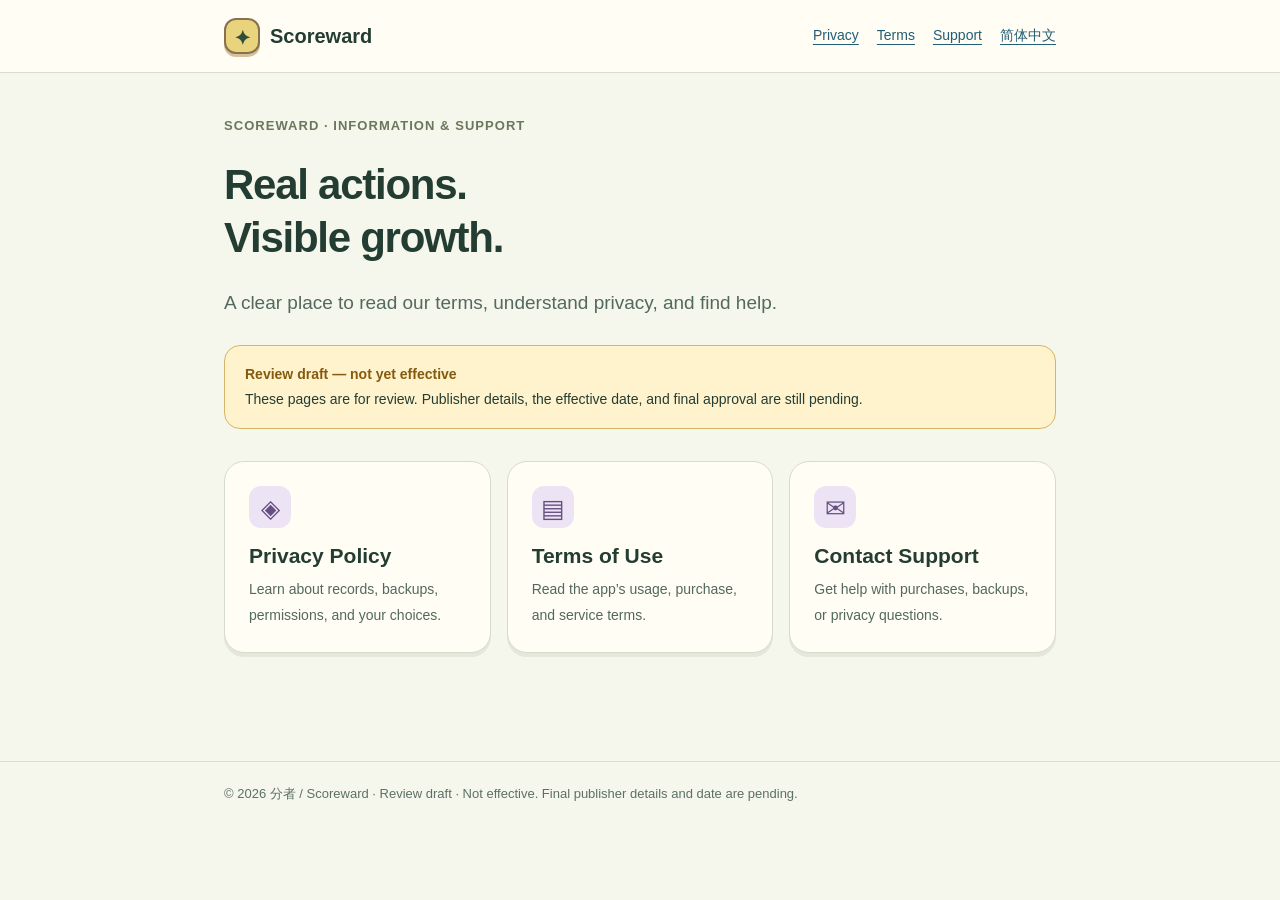
==== docs/index.en.html @ 7605b182 "Publish standalone policy review website" ====
<!doctype html>
<html lang="en"><head><meta charset="utf-8"><meta name="viewport" content="width=device-width,initial-scale=1"><meta name="robots" content="noindex,nofollow"><meta name="color-scheme" content="light dark"><title>Scoreward · Information &amp; Support</title><link rel="stylesheet" href="site.css"></head><body><a class="skip" href="#main">Skip to content</a><header class="site-header"><div class="shell"><a class="brand" href="index.en.html"><span class="brand-mark" aria-hidden="true">✦</span>Scoreward</a><nav class="nav" aria-label="Main navigation"><a href="privacy.en.html">Privacy</a><a href="terms.en.html">Terms</a><a href="support.en.html">Support</a><a href="index.html" lang="zh-Hans">简体中文</a></nav></div></header><main id="main"><p class="eyebrow">SCOREWARD · INFORMATION & SUPPORT</p><h1>Real actions.<br>Visible growth.</h1><p class="lead">A clear place to read our terms, understand privacy, and find help.</p><aside><strong>Review draft — not yet effective</strong><br>These pages are for review. Publisher details, the effective date, and final approval are still pending.</aside><div class="cards"><a class="card" href="privacy.en.html"><span class="icon" aria-hidden="true">◈</span><h2>Privacy Policy</h2><p>Learn about records, backups, permissions, and your choices.</p></a><a class="card" href="terms.en.html"><span class="icon" aria-hidden="true">▤</span><h2>Terms of Use</h2><p>Read the app’s usage, purchase, and service terms.</p></a><a class="card" href="support.en.html"><span class="icon" aria-hidden="true">✉</span><h2>Contact Support</h2><p>Get help with purchases, backups, or privacy questions.</p></a></div></main><footer class="site-footer"><div class="shell">© 2026 分者 / Scoreward · Review draft · Not effective. Final publisher details and date are pending.</div></footer></body></html>
---- docs/site.css ----
*{box-sizing:border-box}html{color-scheme:light dark;scroll-padding-top:24px}body{margin:0;background:#f5f6ec;color:#243d32;font:17px/1.8 -apple-system,BlinkMacSystemFont,"Segoe UI",sans-serif}a{color:#225e75;text-underline-offset:4px}a:focus-visible{outline:3px solid #986718;outline-offset:5px;border-radius:4px}.shell,main{max-width:880px;margin:auto;padding:28px 24px}.site-header{border-bottom:1px solid #d8dece;background:#fffdf4}.site-header .shell{display:flex;align-items:center;justify-content:space-between;gap:16px;flex-wrap:wrap;padding-block:18px}.brand{display:inline-flex;align-items:center;gap:10px;font-weight:850;font-size:20px;text-decoration:none;color:inherit}.brand-mark{display:grid;place-items:center;width:36px;height:36px;background:#ead37d;color:#304d3a;border:2px solid #88714e;border-radius:12px;box-shadow:0 3px 0 #d6c09b}.nav{display:flex;gap:18px;flex-wrap:wrap;font-size:14px}h1{font-size:clamp(28px,6vw,42px);line-height:1.25;letter-spacing:-.03em;margin:22px 0}h2{font-size:22px;line-height:1.5;margin-top:2.2em;scroll-margin-top:24px}p{overflow-wrap:anywhere}strong{color:#865a0d}aside{padding:16px 20px;background:#fff3ce;border:1px solid #d5b567;border-radius:16px;font-size:14px;margin:24px 0}.eyebrow{font-size:13px;font-weight:750;letter-spacing:.08em;color:#6a775b}.lead{color:#53695d;font-size:19px}.cards{display:grid;grid-template-columns:repeat(auto-fit,minmax(min(100%,220px),1fr));gap:16px;margin:32px 0}.card{padding:24px;border:1px solid #d5dccc;border-radius:20px;background:#fffdf4;text-decoration:none;color:inherit;box-shadow:0 4px 0 #e4e7d9}.card:hover{border-color:#8e78ac;background:#fff9e6}.card h2{margin:12px 0 6px;font-size:21px}.card p{font-size:14px;color:#53695d;margin:0}.icon{display:inline-grid;place-items:center;width:42px;height:42px;border-radius:12px;background:#ece4f4;color:#655080;font-size:25px}.contents{padding:20px;background:#edf0e3;border-radius:16px;font-size:14px}.contents a{display:inline-block;margin:2px 12px 2px 0}.contact{padding:24px;border:1px solid #d5dccc;border-radius:20px;background:#fffdf4}.site-footer{border-top:1px solid #d8dece;font-size:13px;color:#5d7066;margin-top:48px}.site-footer .shell{padding-block:20px}.skip{position:absolute;left:16px;top:-80px;padding:8px;background:#fff}.skip:focus{top:8px}@media(prefers-color-scheme:dark){body{background:#111925;color:#e1ead6}.site-header,.card,.contact{background:#182233;border-color:#384151}.site-header,.site-footer{border-color:#384151}.lead,.card p,.site-footer{color:#b3c2b2}a{color:#86d0e3}strong{color:#f2cf71}aside{background:#302b1d;border-color:#81704b}.eyebrow{color:#bbca9d}.contents{background:#1b2936}.card{box-shadow:0 4px 0 #0b111a}.card:hover{background:#27303b}.icon{background:#34304b;color:#d6c2f1}.skip{background:#182233}.brand-mark{color:#243d32}}@media(max-width:480px){main,.shell{padding:22px 18px}.nav{gap:14px}body{font-size:16px}.site-header .shell{padding-block:14px}}@media(prefers-reduced-motion:no-preference){.card{transition:background-color .15s,border-color .15s}}
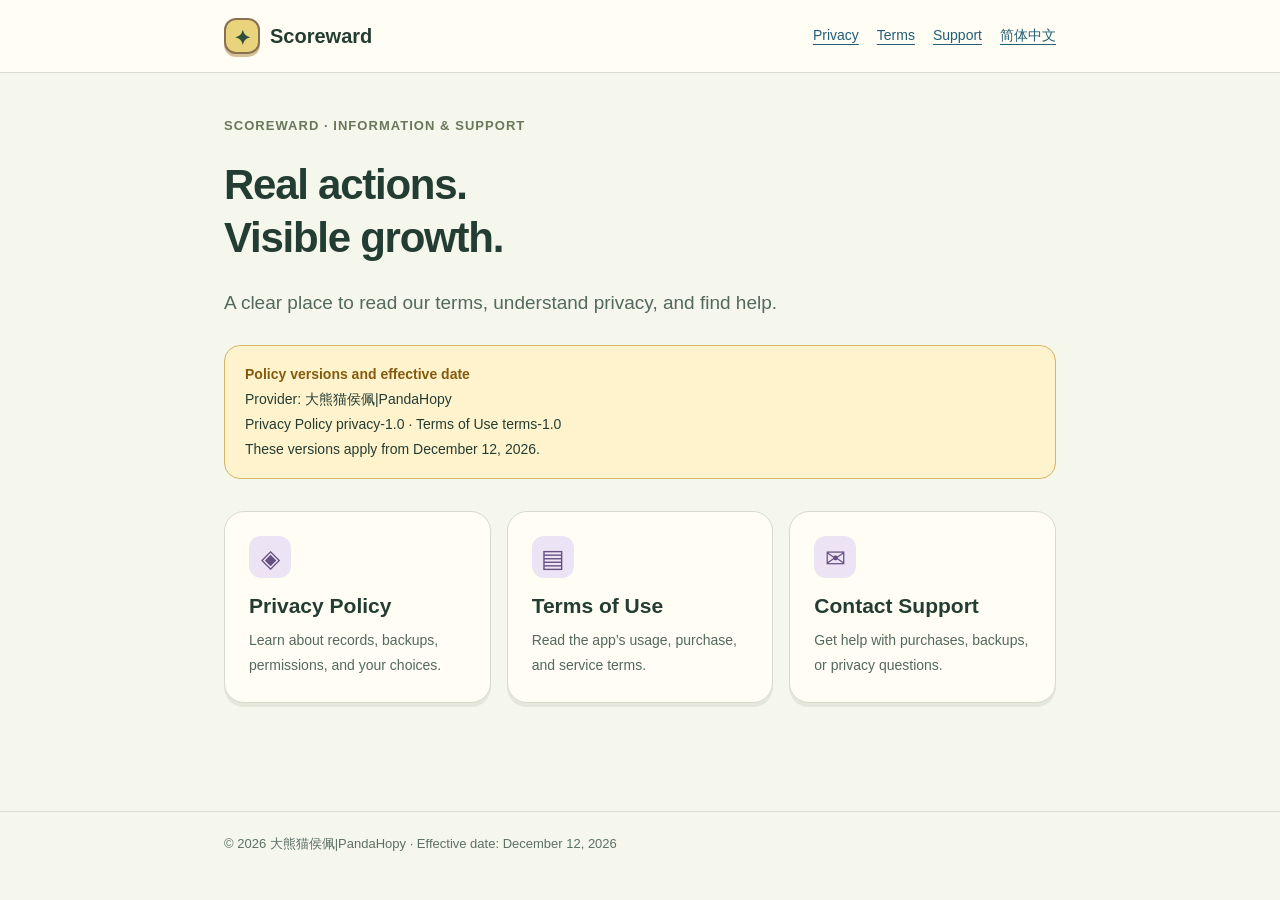
==== commit 84752439: "Publish approved policies effective 2026-12-12" ====
--- a/docs/index.en.html
+++ b/docs/index.en.html
@@ -1,2 +1,2 @@
 <!doctype html>
-<html lang="en"><head><meta charset="utf-8"><meta name="viewport" content="width=device-width,initial-scale=1"><meta name="robots" content="noindex,nofollow"><meta name="color-scheme" content="light dark"><title>Scoreward · Information &amp; Support</title><link rel="stylesheet" href="site.css"></head><body><a class="skip" href="#main">Skip to content</a><header class="site-header"><div class="shell"><a class="brand" href="index.en.html"><span class="brand-mark" aria-hidden="true">✦</span>Scoreward</a><nav class="nav" aria-label="Main navigation"><a href="privacy.en.html">Privacy</a><a href="terms.en.html">Terms</a><a href="support.en.html">Support</a><a href="index.html" lang="zh-Hans">简体中文</a></nav></div></header><main id="main"><p class="eyebrow">SCOREWARD · INFORMATION & SUPPORT</p><h1>Real actions.<br>Visible growth.</h1><p class="lead">A clear place to read our terms, understand privacy, and find help.</p><aside><strong>Review draft — not yet effective</strong><br>These pages are for review. Publisher details, the effective date, and final approval are still pending.</aside><div class="cards"><a class="card" href="privacy.en.html"><span class="icon" aria-hidden="true">◈</span><h2>Privacy Policy</h2><p>Learn about records, backups, permissions, and your choices.</p></a><a class="card" href="terms.en.html"><span class="icon" aria-hidden="true">▤</span><h2>Terms of Use</h2><p>Read the app’s usage, purchase, and service terms.</p></a><a class="card" href="support.en.html"><span class="icon" aria-hidden="true">✉</span><h2>Contact Support</h2><p>Get help with purchases, backups, or privacy questions.</p></a></div></main><footer class="site-footer"><div class="shell">© 2026 分者 / Scoreward · Review draft · Not effective. Final publisher details and date are pending.</div></footer></body></html>
+<html lang="en"><head><meta charset="utf-8"><meta name="viewport" content="width=device-width,initial-scale=1"><meta name="robots" content="noindex,nofollow"><meta name="color-scheme" content="light dark"><title>Scoreward · Information &amp; Support</title><link rel="stylesheet" href="site.css"></head><body><a class="skip" href="#main">Skip to content</a><header class="site-header"><div class="shell"><a class="brand" href="index.en.html"><span class="brand-mark" aria-hidden="true">✦</span>Scoreward</a><nav class="nav" aria-label="Main navigation"><a href="privacy.en.html">Privacy</a><a href="terms.en.html">Terms</a><a href="support.en.html">Support</a><a href="index.html" lang="zh-Hans">简体中文</a></nav></div></header><main id="main"><p class="eyebrow">SCOREWARD · INFORMATION & SUPPORT</p><h1>Real actions.<br>Visible growth.</h1><p class="lead">A clear place to read our terms, understand privacy, and find help.</p><aside><strong>Policy versions and effective date</strong><br>Provider: 大熊猫侯佩|PandaHopy<br>Privacy Policy privacy-1.0 · Terms of Use terms-1.0<br>These versions apply from December 12, 2026.</aside><div class="cards"><a class="card" href="privacy.en.html"><span class="icon" aria-hidden="true">◈</span><h2>Privacy Policy</h2><p>Learn about records, backups, permissions, and your choices.</p></a><a class="card" href="terms.en.html"><span class="icon" aria-hidden="true">▤</span><h2>Terms of Use</h2><p>Read the app’s usage, purchase, and service terms.</p></a><a class="card" href="support.en.html"><span class="icon" aria-hidden="true">✉</span><h2>Contact Support</h2><p>Get help with purchases, backups, or privacy questions.</p></a></div></main><footer class="site-footer"><div class="shell">© 2026 大熊猫侯佩|PandaHopy · Effective date: December 12, 2026</div></footer></body></html>
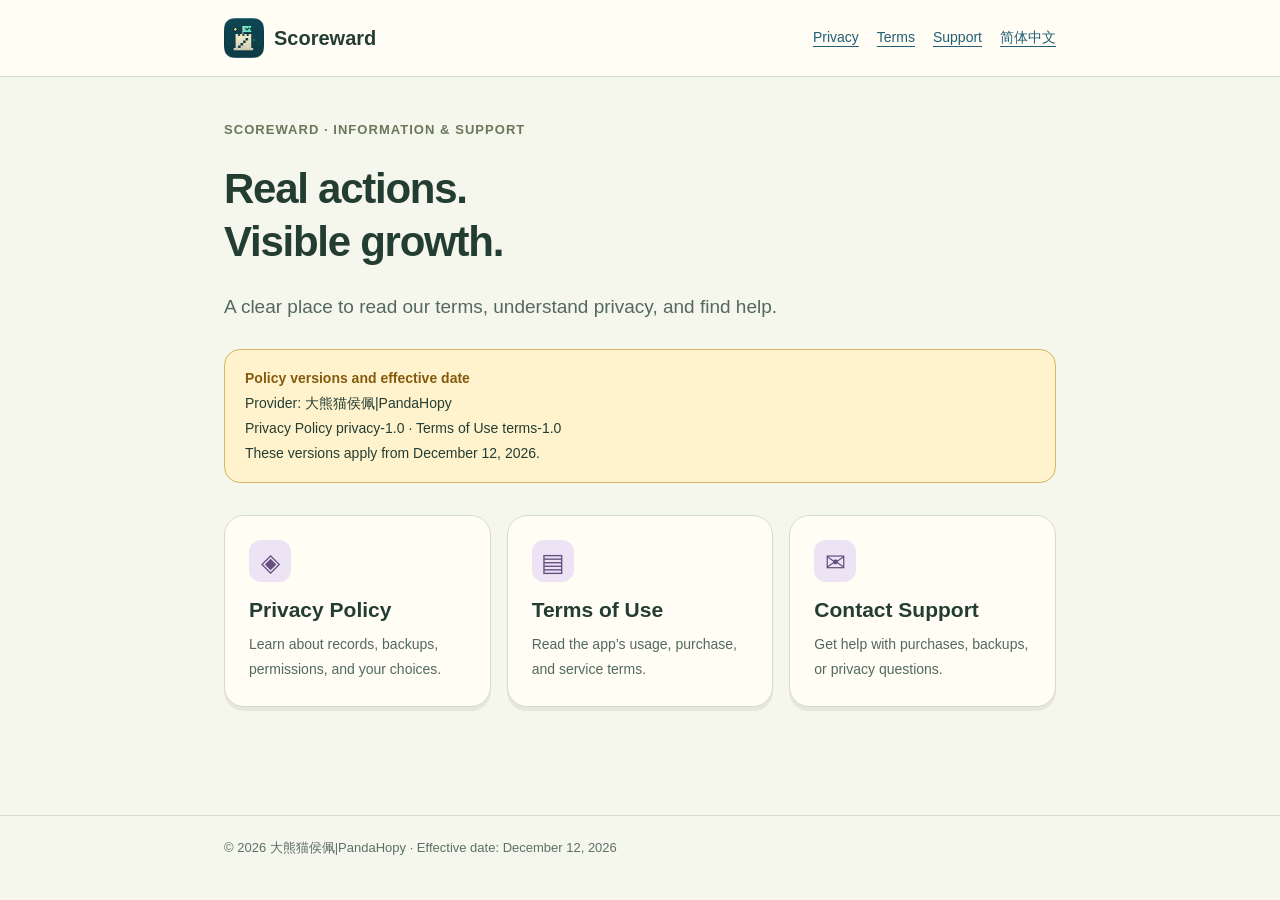
==== commit debb098b: "Match policy website branding to current App logo" ====
--- a/docs/index.en.html
+++ b/docs/index.en.html
@@ -1,2 +1,2 @@
 <!doctype html>
-<html lang="en"><head><meta charset="utf-8"><meta name="viewport" content="width=device-width,initial-scale=1"><meta name="robots" content="noindex,nofollow"><meta name="color-scheme" content="light dark"><title>Scoreward · Information &amp; Support</title><link rel="stylesheet" href="site.css"></head><body><a class="skip" href="#main">Skip to content</a><header class="site-header"><div class="shell"><a class="brand" href="index.en.html"><span class="brand-mark" aria-hidden="true">✦</span>Scoreward</a><nav class="nav" aria-label="Main navigation"><a href="privacy.en.html">Privacy</a><a href="terms.en.html">Terms</a><a href="support.en.html">Support</a><a href="index.html" lang="zh-Hans">简体中文</a></nav></div></header><main id="main"><p class="eyebrow">SCOREWARD · INFORMATION & SUPPORT</p><h1>Real actions.<br>Visible growth.</h1><p class="lead">A clear place to read our terms, understand privacy, and find help.</p><aside><strong>Policy versions and effective date</strong><br>Provider: 大熊猫侯佩|PandaHopy<br>Privacy Policy privacy-1.0 · Terms of Use terms-1.0<br>These versions apply from December 12, 2026.</aside><div class="cards"><a class="card" href="privacy.en.html"><span class="icon" aria-hidden="true">◈</span><h2>Privacy Policy</h2><p>Learn about records, backups, permissions, and your choices.</p></a><a class="card" href="terms.en.html"><span class="icon" aria-hidden="true">▤</span><h2>Terms of Use</h2><p>Read the app’s usage, purchase, and service terms.</p></a><a class="card" href="support.en.html"><span class="icon" aria-hidden="true">✉</span><h2>Contact Support</h2><p>Get help with purchases, backups, or privacy questions.</p></a></div></main><footer class="site-footer"><div class="shell">© 2026 大熊猫侯佩|PandaHopy · Effective date: December 12, 2026</div></footer></body></html>
+<html lang="en"><head><meta charset="utf-8"><meta name="viewport" content="width=device-width,initial-scale=1"><meta name="robots" content="noindex,nofollow"><meta name="color-scheme" content="light dark"><title>Scoreward · Information &amp; Support</title><link rel="stylesheet" href="site.css?v=20261104-logo"><link rel="icon" type="image/png" href="app-logo.png"><link rel="apple-touch-icon" href="app-logo.png"></head><body><a class="skip" href="#main">Skip to content</a><header class="site-header"><div class="shell"><a class="brand" href="index.en.html"><img class="brand-mark" src="app-logo.png" width="40" height="40" alt="">Scoreward</a><nav class="nav" aria-label="Main navigation"><a href="privacy.en.html">Privacy</a><a href="terms.en.html">Terms</a><a href="support.en.html">Support</a><a href="index.html" lang="zh-Hans">简体中文</a></nav></div></header><main id="main"><p class="eyebrow">SCOREWARD · INFORMATION & SUPPORT</p><h1>Real actions.<br>Visible growth.</h1><p class="lead">A clear place to read our terms, understand privacy, and find help.</p><aside><strong>Policy versions and effective date</strong><br>Provider: 大熊猫侯佩|PandaHopy<br>Privacy Policy privacy-1.0 · Terms of Use terms-1.0<br>These versions apply from December 12, 2026.</aside><div class="cards"><a class="card" href="privacy.en.html"><span class="icon" aria-hidden="true">◈</span><h2>Privacy Policy</h2><p>Learn about records, backups, permissions, and your choices.</p></a><a class="card" href="terms.en.html"><span class="icon" aria-hidden="true">▤</span><h2>Terms of Use</h2><p>Read the app’s usage, purchase, and service terms.</p></a><a class="card" href="support.en.html"><span class="icon" aria-hidden="true">✉</span><h2>Contact Support</h2><p>Get help with purchases, backups, or privacy questions.</p></a></div></main><footer class="site-footer"><div class="shell">© 2026 大熊猫侯佩|PandaHopy · Effective date: December 12, 2026</div></footer></body></html>
--- a/docs/site.css
+++ b/docs/site.css
@@ -1 +1 @@
-*{box-sizing:border-box}html{color-scheme:light dark;scroll-padding-top:24px}body{margin:0;background:#f5f6ec;color:#243d32;font:17px/1.8 -apple-system,BlinkMacSystemFont,"Segoe UI",sans-serif}a{color:#225e75;text-underline-offset:4px}a:focus-visible{outline:3px solid #986718;outline-offset:5px;border-radius:4px}.shell,main{max-width:880px;margin:auto;padding:28px 24px}.site-header{border-bottom:1px solid #d8dece;background:#fffdf4}.site-header .shell{display:flex;align-items:center;justify-content:space-between;gap:16px;flex-wrap:wrap;padding-block:18px}.brand{display:inline-flex;align-items:center;gap:10px;font-weight:850;font-size:20px;text-decoration:none;color:inherit}.brand-mark{display:grid;place-items:center;width:36px;height:36px;background:#ead37d;color:#304d3a;border:2px solid #88714e;border-radius:12px;box-shadow:0 3px 0 #d6c09b}.nav{display:flex;gap:18px;flex-wrap:wrap;font-size:14px}h1{font-size:clamp(28px,6vw,42px);line-height:1.25;letter-spacing:-.03em;margin:22px 0}h2{font-size:22px;line-height:1.5;margin-top:2.2em;scroll-margin-top:24px}p{overflow-wrap:anywhere}strong{color:#865a0d}aside{padding:16px 20px;background:#fff3ce;border:1px solid #d5b567;border-radius:16px;font-size:14px;margin:24px 0}.eyebrow{font-size:13px;font-weight:750;letter-spacing:.08em;color:#6a775b}.lead{color:#53695d;font-size:19px}.cards{display:grid;grid-template-columns:repeat(auto-fit,minmax(min(100%,220px),1fr));gap:16px;margin:32px 0}.card{padding:24px;border:1px solid #d5dccc;border-radius:20px;background:#fffdf4;text-decoration:none;color:inherit;box-shadow:0 4px 0 #e4e7d9}.card:hover{border-color:#8e78ac;background:#fff9e6}.card h2{margin:12px 0 6px;font-size:21px}.card p{font-size:14px;color:#53695d;margin:0}.icon{display:inline-grid;place-items:center;width:42px;height:42px;border-radius:12px;background:#ece4f4;color:#655080;font-size:25px}.contents{padding:20px;background:#edf0e3;border-radius:16px;font-size:14px}.contents a{display:inline-block;margin:2px 12px 2px 0}.contact{padding:24px;border:1px solid #d5dccc;border-radius:20px;background:#fffdf4}.site-footer{border-top:1px solid #d8dece;font-size:13px;color:#5d7066;margin-top:48px}.site-footer .shell{padding-block:20px}.skip{position:absolute;left:16px;top:-80px;padding:8px;background:#fff}.skip:focus{top:8px}@media(prefers-color-scheme:dark){body{background:#111925;color:#e1ead6}.site-header,.card,.contact{background:#182233;border-color:#384151}.site-header,.site-footer{border-color:#384151}.lead,.card p,.site-footer{color:#b3c2b2}a{color:#86d0e3}strong{color:#f2cf71}aside{background:#302b1d;border-color:#81704b}.eyebrow{color:#bbca9d}.contents{background:#1b2936}.card{box-shadow:0 4px 0 #0b111a}.card:hover{background:#27303b}.icon{background:#34304b;color:#d6c2f1}.skip{background:#182233}.brand-mark{color:#243d32}}@media(max-width:480px){main,.shell{padding:22px 18px}.nav{gap:14px}body{font-size:16px}.site-header .shell{padding-block:14px}}@media(prefers-reduced-motion:no-preference){.card{transition:background-color .15s,border-color .15s}}+*{box-sizing:border-box}html{color-scheme:light dark;scroll-padding-top:24px}body{margin:0;background:#f5f6ec;color:#243d32;font:17px/1.8 -apple-system,BlinkMacSystemFont,"Segoe UI",sans-serif}a{color:#225e75;text-underline-offset:4px}a:focus-visible{outline:3px solid #986718;outline-offset:5px;border-radius:4px}.shell,main{max-width:880px;margin:auto;padding:28px 24px}.site-header{border-bottom:1px solid #d8dece;background:#fffdf4}.site-header .shell{display:flex;align-items:center;justify-content:space-between;gap:16px;flex-wrap:wrap;padding-block:18px}.brand{display:inline-flex;align-items:center;gap:10px;font-weight:850;font-size:20px;text-decoration:none;color:inherit}.brand-mark{display:block;width:40px;height:40px;flex:none;object-fit:contain}.nav{display:flex;gap:18px;flex-wrap:wrap;font-size:14px}h1{font-size:clamp(28px,6vw,42px);line-height:1.25;letter-spacing:-.03em;margin:22px 0}h2{font-size:22px;line-height:1.5;margin-top:2.2em;scroll-margin-top:24px}p{overflow-wrap:anywhere}strong{color:#865a0d}aside{padding:16px 20px;background:#fff3ce;border:1px solid #d5b567;border-radius:16px;font-size:14px;margin:24px 0}.eyebrow{font-size:13px;font-weight:750;letter-spacing:.08em;color:#6a775b}.lead{color:#53695d;font-size:19px}.cards{display:grid;grid-template-columns:repeat(auto-fit,minmax(min(100%,220px),1fr));gap:16px;margin:32px 0}.card{padding:24px;border:1px solid #d5dccc;border-radius:20px;background:#fffdf4;text-decoration:none;color:inherit;box-shadow:0 4px 0 #e4e7d9}.card:hover{border-color:#8e78ac;background:#fff9e6}.card h2{margin:12px 0 6px;font-size:21px}.card p{font-size:14px;color:#53695d;margin:0}.icon{display:inline-grid;place-items:center;width:42px;height:42px;border-radius:12px;background:#ece4f4;color:#655080;font-size:25px}.contents{padding:20px;background:#edf0e3;border-radius:16px;font-size:14px}.contents a{display:inline-block;margin:2px 12px 2px 0}.contact{padding:24px;border:1px solid #d5dccc;border-radius:20px;background:#fffdf4}.site-footer{border-top:1px solid #d8dece;font-size:13px;color:#5d7066;margin-top:48px}.site-footer .shell{padding-block:20px}.skip{position:absolute;left:16px;top:-80px;padding:8px;background:#fff}.skip:focus{top:8px}@media(prefers-color-scheme:dark){body{background:#111925;color:#e1ead6}.site-header,.card,.contact{background:#182233;border-color:#384151}.site-header,.site-footer{border-color:#384151}.lead,.card p,.site-footer{color:#b3c2b2}a{color:#86d0e3}strong{color:#f2cf71}aside{background:#302b1d;border-color:#81704b}.eyebrow{color:#bbca9d}.contents{background:#1b2936}.card{box-shadow:0 4px 0 #0b111a}.card:hover{background:#27303b}.icon{background:#34304b;color:#d6c2f1}.skip{background:#182233}}@media(max-width:480px){main,.shell{padding:22px 18px}.nav{gap:14px}body{font-size:16px}.site-header .shell{padding-block:14px}}@media(prefers-reduced-motion:no-preference){.card{transition:background-color .15s,border-color .15s}}
